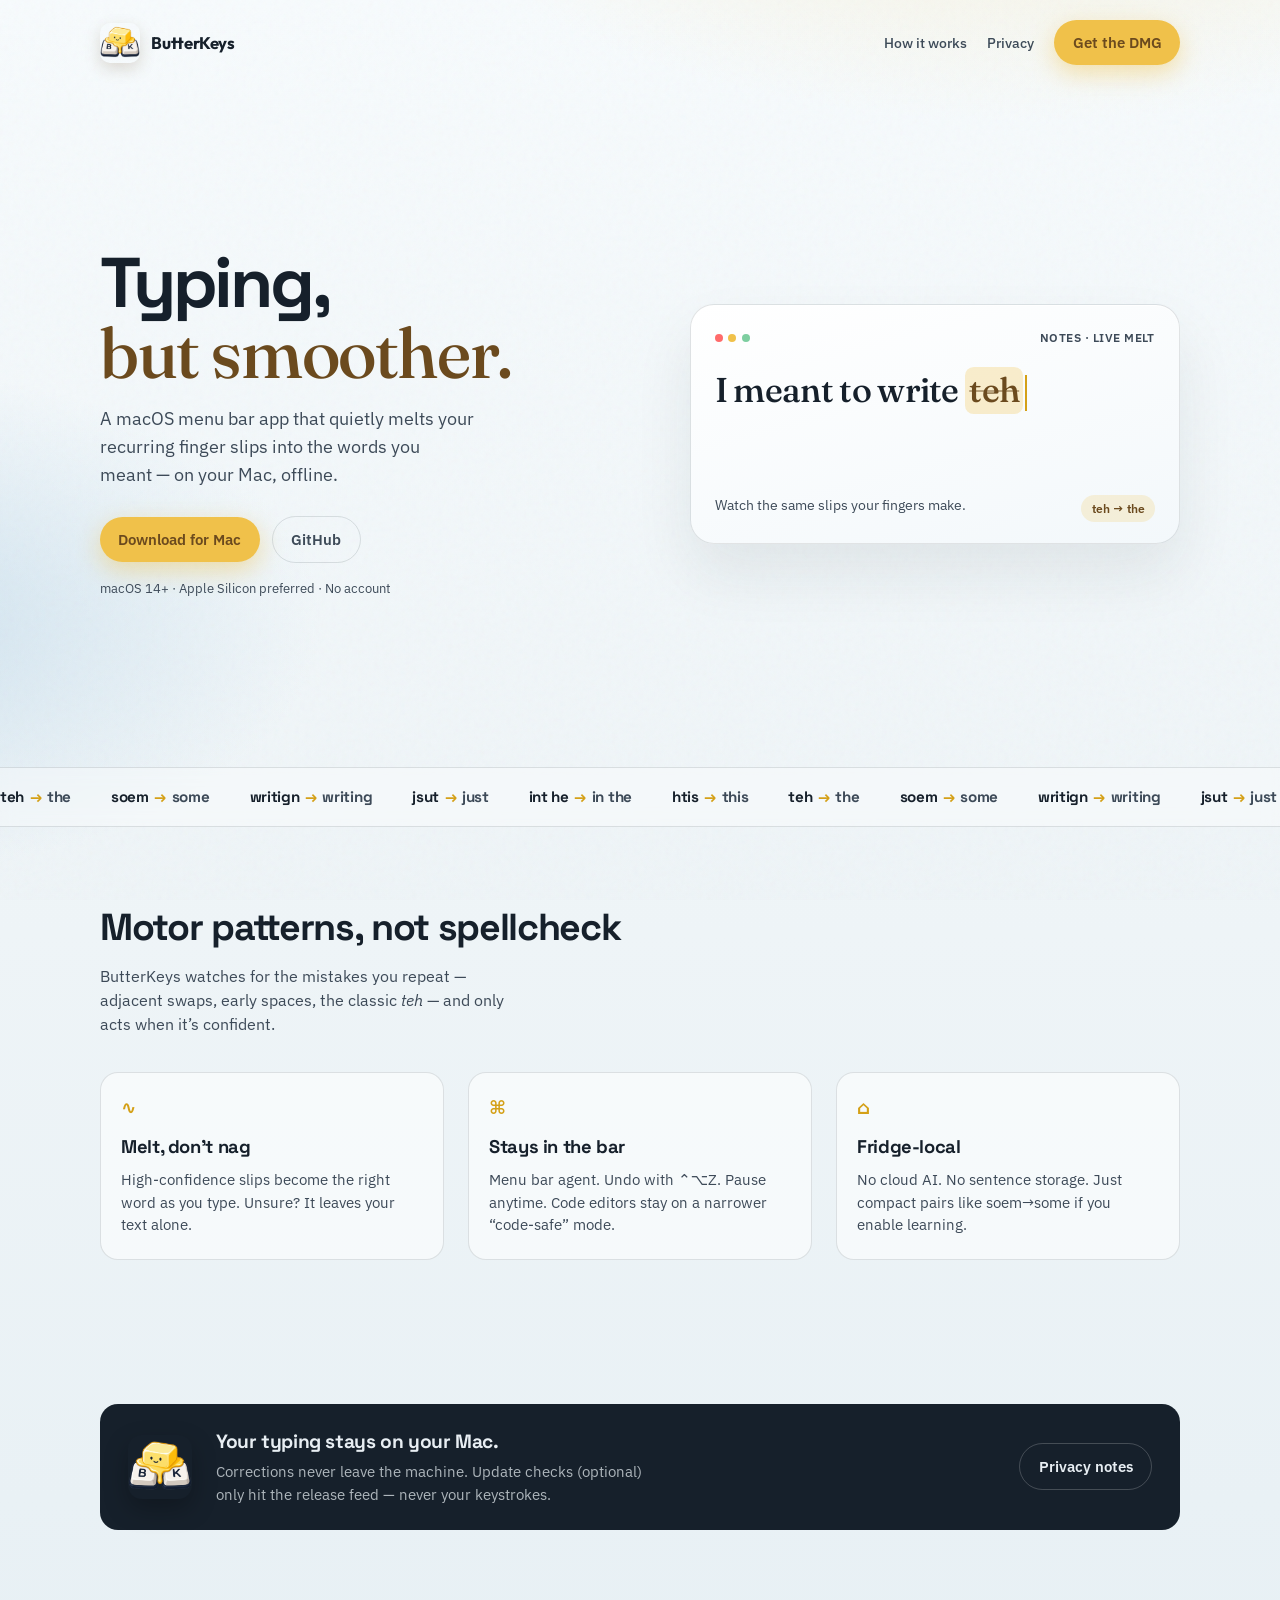
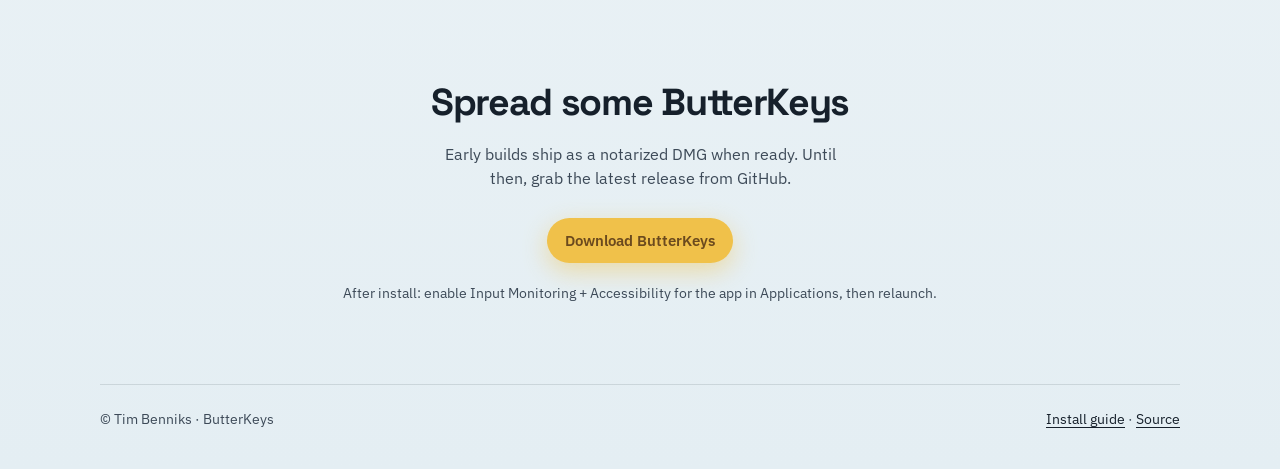
==== site/index.html @ ccfb5b00 "first commit" ====
<!DOCTYPE html>
<html lang="en">
<head>
  <meta charset="utf-8" />
  <meta name="viewport" content="width=device-width, initial-scale=1" />
  <title>ButterKeys — Typing, but smoother.</title>
  <meta name="description" content="ButterKeys quietly fixes the recurring little mistakes your fingers make. Local-first macOS menu bar app. No cloud. No accounts." />
  <link rel="icon" href="butterkeys.png" />
  <link rel="preconnect" href="https://fonts.googleapis.com" />
  <link rel="preconnect" href="https://fonts.gstatic.com" crossorigin />
  <link href="https://fonts.googleapis.com/css2?family=Fraunces:opsz,wght@9..144,500;9..144,700&family=Space+Grotesk:wght@500;600;700&family=Outfit:wght@500;600;700;800&family=IBM+Plex+Sans:wght@400;500;600&display=swap" rel="stylesheet" />
  <style>
    :root {
      --milk: #eef4f7;
      --frost: #f7fbfd;
      --ink: #16202b;
      --ink-soft: #3d4a58;
      --butter: #f0c14a;
      --butter-deep: #d4a017;
      --toast: #6b4a1e;
      --line: rgba(22, 32, 43, 0.12);
      --glow: rgba(240, 193, 74, 0.45);
      --radius: 18px;
      --font-display: "Space Grotesk", system-ui, sans-serif;
      --font-serif: "Fraunces", Georgia, serif;
      --font-ui: "Outfit", system-ui, sans-serif;
      --font-body: "IBM Plex Sans", system-ui, sans-serif;
    }

    * { box-sizing: border-box; margin: 0; padding: 0; }

    html { scroll-behavior: smooth; }

    body {
      font-family: var(--font-body);
      color: var(--ink);
      background:
        radial-gradient(1200px 600px at 80% -10%, rgba(240, 193, 74, 0.22), transparent 55%),
        radial-gradient(900px 500px at -10% 30%, rgba(180, 210, 230, 0.55), transparent 50%),
        linear-gradient(180deg, var(--frost) 0%, var(--milk) 45%, #e4eef3 100%);
      min-height: 100vh;
      line-height: 1.5;
      -webkit-font-smoothing: antialiased;
    }

    /* Soft fridge-shelf grain */
    body::before {
      content: "";
      position: fixed;
      inset: 0;
      pointer-events: none;
      opacity: 0.035;
      background-image: url("data:image/svg+xml,%3Csvg viewBox='0 0 200 200' xmlns='http://www.w3.org/2000/svg'%3E%3Cfilter id='n'%3E%3CfeTurbulence type='fractalNoise' baseFrequency='0.85' numOctaves='3' stitchTiles='stitch'/%3E%3C/filter%3E%3Crect width='100%25' height='100%25' filter='url(%23n)'/%3E%3C/svg%3E");
      z-index: 0;
    }

    a { color: inherit; }

    .wrap {
      position: relative;
      z-index: 1;
      width: min(1080px, calc(100% - 2.5rem));
      margin: 0 auto;
    }

    /* —— Header —— */
    header {
      display: flex;
      align-items: center;
      justify-content: space-between;
      padding: 1.25rem 0 0;
      gap: 1rem;
    }

    .mark {
      display: flex;
      align-items: center;
      gap: 0.7rem;
      text-decoration: none;
      font-family: var(--font-ui);
      font-weight: 700;
      font-size: 1.05rem;
      letter-spacing: -0.02em;
    }

    .mark img {
      width: 40px;
      height: 40px;
      border-radius: 10px;
      box-shadow: 0 6px 16px rgba(107, 74, 30, 0.18);
    }

    nav {
      display: flex;
      align-items: center;
      gap: 1.25rem;
      font-size: 0.9rem;
      font-weight: 500;
      color: var(--ink-soft);
    }

    nav a { text-decoration: none; }
    nav a:hover { color: var(--ink); }

    .btn {
      display: inline-flex;
      align-items: center;
      justify-content: center;
      gap: 0.45rem;
      padding: 0.7rem 1.15rem;
      border-radius: 999px;
      border: none;
      font: inherit;
      font-weight: 600;
      font-size: 0.95rem;
      cursor: pointer;
      text-decoration: none;
      transition: transform 0.15s ease, box-shadow 0.15s ease, background 0.15s ease;
    }

    .btn:focus-visible {
      outline: 2px solid var(--butter-deep);
      outline-offset: 3px;
    }

    .btn-butter {
      background: var(--butter);
      color: var(--toast);
      box-shadow: 0 8px 24px var(--glow);
    }

    .btn-butter:hover {
      transform: translateY(-1px);
      box-shadow: 0 12px 28px var(--glow);
      background: #f5cb5c;
    }

    .btn-ghost {
      background: transparent;
      color: var(--ink-soft);
      border: 1px solid var(--line);
    }

    .btn-ghost:hover {
      background: rgba(255, 255, 255, 0.55);
      color: var(--ink);
    }

    /* —— Hero —— */
    .hero {
      display: grid;
      grid-template-columns: 1.05fr 0.95fr;
      gap: 3rem;
      align-items: center;
      padding: 4.5rem 0 3.5rem;
      min-height: min(78vh, 720px);
    }

    .hero-copy h1 {
      font-family: var(--font-display);
      font-weight: 700;
      font-size: clamp(2.6rem, 6vw, 4.4rem);
      letter-spacing: -0.045em;
      line-height: 0.98;
      margin-bottom: 1rem;
      color: var(--ink);
    }

    .hero-copy h1 em {
      font-family: var(--font-serif);
      font-style: normal;
      font-weight: 500;
      color: var(--toast);
      letter-spacing: -0.02em;
    }

    .lede {
      font-size: 1.15rem;
      color: var(--ink-soft);
      max-width: 34ch;
      margin-bottom: 1.75rem;
    }

    .cta-row {
      display: flex;
      flex-wrap: wrap;
      gap: 0.75rem;
      align-items: center;
      margin-bottom: 1rem;
    }

    .fine {
      font-size: 0.82rem;
      color: var(--ink-soft);
    }

    /* —— Melt stage (signature) —— */
    .stage {
      position: relative;
      background: linear-gradient(165deg, #ffffff 0%, #f3f8fb 100%);
      border: 1px solid var(--line);
      border-radius: calc(var(--radius) + 6px);
      padding: 1.5rem 1.5rem 1.35rem;
      box-shadow:
        0 1px 0 rgba(255, 255, 255, 0.9) inset,
        0 30px 60px rgba(22, 32, 43, 0.08);
    }

    .stage-bar {
      display: flex;
      align-items: center;
      justify-content: space-between;
      margin-bottom: 1.25rem;
      font-size: 0.75rem;
      font-weight: 600;
      letter-spacing: 0.04em;
      text-transform: uppercase;
      color: var(--ink-soft);
    }

    .dots { display: flex; gap: 0.35rem; }
    .dots span {
      width: 8px; height: 8px; border-radius: 50%;
      background: #d5dee6;
    }
    .dots span:nth-child(1) { background: #ff6b6b; }
    .dots span:nth-child(2) { background: var(--butter); }
    .dots span:nth-child(3) { background: #7dcea0; }

    .type-line {
      font-family: var(--font-serif);
      font-size: clamp(1.6rem, 3.2vw, 2.15rem);
      font-weight: 500;
      letter-spacing: -0.02em;
      line-height: 1.35;
      min-height: 3.2em;
      color: var(--ink);
    }

    .slip {
      display: inline-block;
      position: relative;
      padding: 0 0.12em;
      border-radius: 0.25em;
    }

    .slip.is-wrong {
      color: var(--toast);
      background: rgba(240, 193, 74, 0.28);
      text-decoration: line-through;
      text-decoration-thickness: 2px;
      text-decoration-color: rgba(107, 74, 30, 0.45);
    }

    .slip.is-melting {
      animation: melt 0.55s ease forwards;
    }

    .slip.is-smooth {
      color: var(--ink);
      background: transparent;
      animation: settle 0.4s ease;
    }

    @keyframes melt {
      0% { transform: translateY(0) scale(1); opacity: 1; filter: blur(0); }
      55% { transform: translateY(6px) scale(1.04, 0.92); opacity: 0.35; filter: blur(1px); }
      100% { transform: translateY(10px) scale(1.06, 0.7); opacity: 0; filter: blur(2px); }
    }

    @keyframes settle {
      from { transform: translateY(-4px); opacity: 0.4; }
      to { transform: none; opacity: 1; }
    }

    .cursor {
      display: inline-block;
      width: 2px;
      height: 1.05em;
      margin-left: 2px;
      background: var(--butter-deep);
      vertical-align: text-bottom;
      animation: blink 1s steps(1) infinite;
    }

    @keyframes blink {
      50% { opacity: 0; }
    }

    .stage-caption {
      margin-top: 1.1rem;
      font-size: 0.85rem;
      color: var(--ink-soft);
      display: flex;
      justify-content: space-between;
      gap: 1rem;
      flex-wrap: wrap;
    }

    .pill {
      display: inline-flex;
      align-items: center;
      gap: 0.35rem;
      padding: 0.25rem 0.65rem;
      border-radius: 999px;
      background: rgba(240, 193, 74, 0.2);
      color: var(--toast);
      font-weight: 600;
      font-size: 0.78rem;
    }

    /* —— Band —— */
    .band {
      border-top: 1px solid var(--line);
      border-bottom: 1px solid var(--line);
      padding: 1.1rem 0;
      overflow: hidden;
      background: rgba(255, 255, 255, 0.35);
      backdrop-filter: blur(8px);
    }

    .marquee {
      display: flex;
      gap: 2.5rem;
      white-space: nowrap;
      font-family: var(--font-display);
      font-weight: 700;
      font-size: 0.95rem;
      letter-spacing: -0.02em;
      color: var(--ink-soft);
      animation: scroll 28s linear infinite;
      width: max-content;
    }

    .marquee span b { color: var(--ink); font-weight: 800; }
    .marquee .arrow { color: var(--butter-deep); padding: 0 0.35rem; }

    @keyframes scroll {
      from { transform: translateX(0); }
      to { transform: translateX(-50%); }
    }

    /* —— Sections —— */
    section {
      padding: 4.5rem 0;
    }

    .section-title {
      font-family: var(--font-display);
      font-weight: 800;
      font-size: clamp(1.75rem, 3vw, 2.35rem);
      letter-spacing: -0.035em;
      margin-bottom: 0.5rem;
    }

    .section-lede {
      color: var(--ink-soft);
      max-width: 42ch;
      margin-bottom: 2.25rem;
    }

    .beats {
      display: grid;
      grid-template-columns: repeat(3, 1fr);
      gap: 1.5rem;
    }

    .beat {
      padding: 1.35rem 1.25rem 1.4rem;
      border-radius: var(--radius);
      background: rgba(255, 255, 255, 0.55);
      border: 1px solid var(--line);
    }

    .beat h3 {
      font-family: var(--font-display);
      font-size: 1.15rem;
      font-weight: 700;
      letter-spacing: -0.02em;
      margin-bottom: 0.45rem;
    }

    .beat p {
      color: var(--ink-soft);
      font-size: 0.95rem;
    }

    .beat .ico {
      font-family: var(--font-display);
      font-size: 1.15rem;
      font-weight: 800;
      color: var(--butter-deep);
      margin-bottom: 0.7rem;
      display: block;
    }

    /* Privacy strip */
    .privacy {
      display: grid;
      grid-template-columns: auto 1fr auto;
      gap: 1.5rem;
      align-items: center;
      padding: 1.5rem 1.75rem;
      border-radius: var(--radius);
      background: var(--ink);
      color: #e8eef3;
    }

    .privacy strong {
      font-family: var(--font-display);
      font-size: 1.2rem;
      letter-spacing: -0.02em;
      display: block;
      margin-bottom: 0.25rem;
    }

    .privacy p {
      color: rgba(232, 238, 243, 0.72);
      font-size: 0.95rem;
      max-width: 48ch;
    }

    .butter-stack {
      width: 64px;
      height: 64px;
      border-radius: 14px;
      object-fit: cover;
      box-shadow: 0 10px 24px rgba(0, 0, 0, 0.25);
    }

    /* Download */
    .download {
      text-align: center;
      padding-bottom: 5rem;
    }

    .download .section-title { margin-bottom: 0.75rem; }
    .download .section-lede {
      margin-left: auto;
      margin-right: auto;
      margin-bottom: 1.75rem;
    }

    .reqs {
      margin-top: 1.25rem;
      font-size: 0.85rem;
      color: var(--ink-soft);
    }

    footer {
      border-top: 1px solid var(--line);
      padding: 1.5rem 0 2.5rem;
      display: flex;
      flex-wrap: wrap;
      justify-content: space-between;
      gap: 0.75rem;
      font-size: 0.85rem;
      color: var(--ink-soft);
    }

    footer a { color: var(--ink); text-decoration: underline; text-underline-offset: 3px; }

    @media (max-width: 860px) {
      .hero {
        grid-template-columns: 1fr;
        gap: 2rem;
        padding-top: 2.5rem;
        min-height: 0;
      }
      .beats { grid-template-columns: 1fr; }
      .privacy {
        grid-template-columns: 1fr;
        text-align: left;
      }
      nav .hide-sm { display: none; }
    }

    @media (prefers-reduced-motion: reduce) {
      .marquee, .cursor, .slip.is-melting, .slip.is-smooth { animation: none !important; }
      html { scroll-behavior: auto; }
    }
  </style>
</head>
<body>
  <div class="wrap">
    <header>
      <a class="mark" href="#">
        <img src="butterkeys.png" alt="" width="40" height="40" />
        ButterKeys
      </a>
      <nav>
        <a class="hide-sm" href="#how">How it works</a>
        <a class="hide-sm" href="#privacy">Privacy</a>
        <a class="btn btn-butter" href="#download">Get the DMG</a>
      </nav>
    </header>

    <main>
      <section class="hero" aria-label="Introduction">
        <div class="hero-copy">
          <h1>Typing,<br /><em>but smoother.</em></h1>
          <p class="lede">
            A macOS menu bar app that quietly melts your recurring finger slips
            into the words you meant — on your Mac, offline.
          </p>
          <div class="cta-row">
            <a class="btn btn-butter" href="#download">Download for Mac</a>
            <a class="btn btn-ghost" href="https://github.com/timbenniks/butterkeys" rel="noopener">GitHub</a>
          </div>
          <p class="fine">macOS 14+ · Apple Silicon preferred · No account</p>
        </div>

        <aside class="stage" aria-label="Live correction demo">
          <div class="stage-bar">
            <div class="dots" aria-hidden="true"><span></span><span></span><span></span></div>
            <span>Notes · live melt</span>
          </div>
          <p class="type-line" id="demo" aria-live="polite">
            <span id="demo-text"></span><span class="cursor" aria-hidden="true"></span>
          </p>
          <div class="stage-caption">
            <span>Watch the same slips your fingers make.</span>
            <span class="pill" id="demo-pill">teh → the</span>
          </div>
        </aside>
      </section>
    </main>
  </div>

  <div class="band" aria-hidden="true">
    <div class="marquee">
      <span><b>teh</b><span class="arrow">→</span>the</span>
      <span><b>soem</b><span class="arrow">→</span>some</span>
      <span><b>writign</b><span class="arrow">→</span>writing</span>
      <span><b>jsut</b><span class="arrow">→</span>just</span>
      <span><b>int he</b><span class="arrow">→</span>in the</span>
      <span><b>htis</b><span class="arrow">→</span>this</span>
      <span><b>teh</b><span class="arrow">→</span>the</span>
      <span><b>soem</b><span class="arrow">→</span>some</span>
      <span><b>writign</b><span class="arrow">→</span>writing</span>
      <span><b>jsut</b><span class="arrow">→</span>just</span>
      <span><b>int he</b><span class="arrow">→</span>in the</span>
      <span><b>htis</b><span class="arrow">→</span>this</span>
    </div>
  </div>

  <div class="wrap">
    <section id="how">
      <h2 class="section-title">Motor patterns, not spellcheck</h2>
      <p class="section-lede">
        ButterKeys watches for the mistakes you repeat — adjacent swaps, early spaces, the classic
        <i>teh</i> — and only acts when it’s confident.
      </p>
      <div class="beats">
        <article class="beat">
          <span class="ico" aria-hidden="true">∿</span>
          <h3>Melt, don’t nag</h3>
          <p>High-confidence slips become the right word as you type. Unsure? It leaves your text alone.</p>
        </article>
        <article class="beat">
          <span class="ico" aria-hidden="true">⌘</span>
          <h3>Stays in the bar</h3>
          <p>Menu bar agent. Undo with ⌃⌥Z. Pause anytime. Code editors stay on a narrower “code-safe” mode.</p>
        </article>
        <article class="beat">
          <span class="ico" aria-hidden="true">⌂</span>
          <h3>Fridge-local</h3>
          <p>No cloud AI. No sentence storage. Just compact pairs like soem→some if you enable learning.</p>
        </article>
      </div>
    </section>

    <section id="privacy">
      <div class="privacy">
        <img class="butter-stack" src="butterkeys.png" alt="" width="64" height="64" />
        <div>
          <strong>Your typing stays on your Mac.</strong>
          <p>
            Corrections never leave the machine. Update checks (optional) only hit the release feed —
            never your keystrokes.
          </p>
        </div>
        <a class="btn btn-ghost" style="color:#e8eef3;border-color:rgba(255,255,255,0.2)" href="https://github.com/timbenniks/butterkeys/blob/main/docs/privacy/PRIVACY.md" rel="noopener">Privacy notes</a>
      </div>
    </section>

    <section class="download" id="download">
      <h2 class="section-title">Spread some ButterKeys</h2>
      <p class="section-lede">
        Early builds ship as a notarized DMG when ready. Until then, grab the latest release from GitHub.
      </p>
      <a class="btn btn-butter" href="https://github.com/timbenniks/butterkeys/releases/latest" rel="noopener">
        Download ButterKeys
      </a>
      <p class="reqs">
        After install: enable Input Monitoring + Accessibility for the app in Applications, then relaunch.
      </p>
    </section>

    <footer>
      <span>© Tim Benniks · ButterKeys</span>
      <span>
        <a href="https://github.com/timbenniks/butterkeys/blob/main/docs/download.md">Install guide</a>
        ·
        <a href="https://github.com/timbenniks/butterkeys">Source</a>
      </span>
    </footer>
  </div>

  <script>
    (function () {
      const pairs = [
        { wrong: "teh", right: "the", sentence: ["I", "meant", "to", "write", null, "word."] },
        { wrong: "soem", right: "some", sentence: ["Just", null, "butter", "on", "top."] },
        { wrong: "writign", right: "writing", sentence: ["Quiet", null, "fixes."] },
        { wrong: "jsut", right: "just", sentence: ["It", "was", null, "a", "slip."] },
        { wrong: "htis", right: "this", sentence: ["Watch", null, "melt."] }
      ];

      const textEl = document.getElementById("demo-text");
      const pill = document.getElementById("demo-pill");
      const reduced = window.matchMedia("(prefers-reduced-motion: reduce)").matches;
      let i = 0;

      function sleep(ms) {
        return new Promise((r) => setTimeout(r, ms));
      }

      async function typeWord(word, className) {
        const span = document.createElement("span");
        if (className) span.className = className;
        textEl.appendChild(span);
        for (const ch of word) {
          span.textContent += ch;
          if (!reduced) await sleep(48 + Math.random() * 40);
        }
        return span;
      }

      async function runCycle() {
        const pair = pairs[i % pairs.length];
        i += 1;
        pill.textContent = pair.wrong + " → " + pair.right;
        textEl.innerHTML = "";

        for (const part of pair.sentence) {
          if (part === null) {
            const slip = await typeWord(pair.wrong, "slip is-wrong");
            if (!reduced) await sleep(650);
            if (reduced) {
              slip.textContent = pair.right;
              slip.className = "slip is-smooth";
            } else {
              slip.classList.add("is-melting");
              await sleep(520);
              slip.textContent = pair.right;
              slip.className = "slip is-smooth";
            }
            textEl.appendChild(document.createTextNode(" "));
          } else {
            await typeWord(part + " ");
          }
        }

        await sleep(reduced ? 1800 : 2400);
        runCycle();
      }

      runCycle();
    })();
  </script>
</body>
</html>
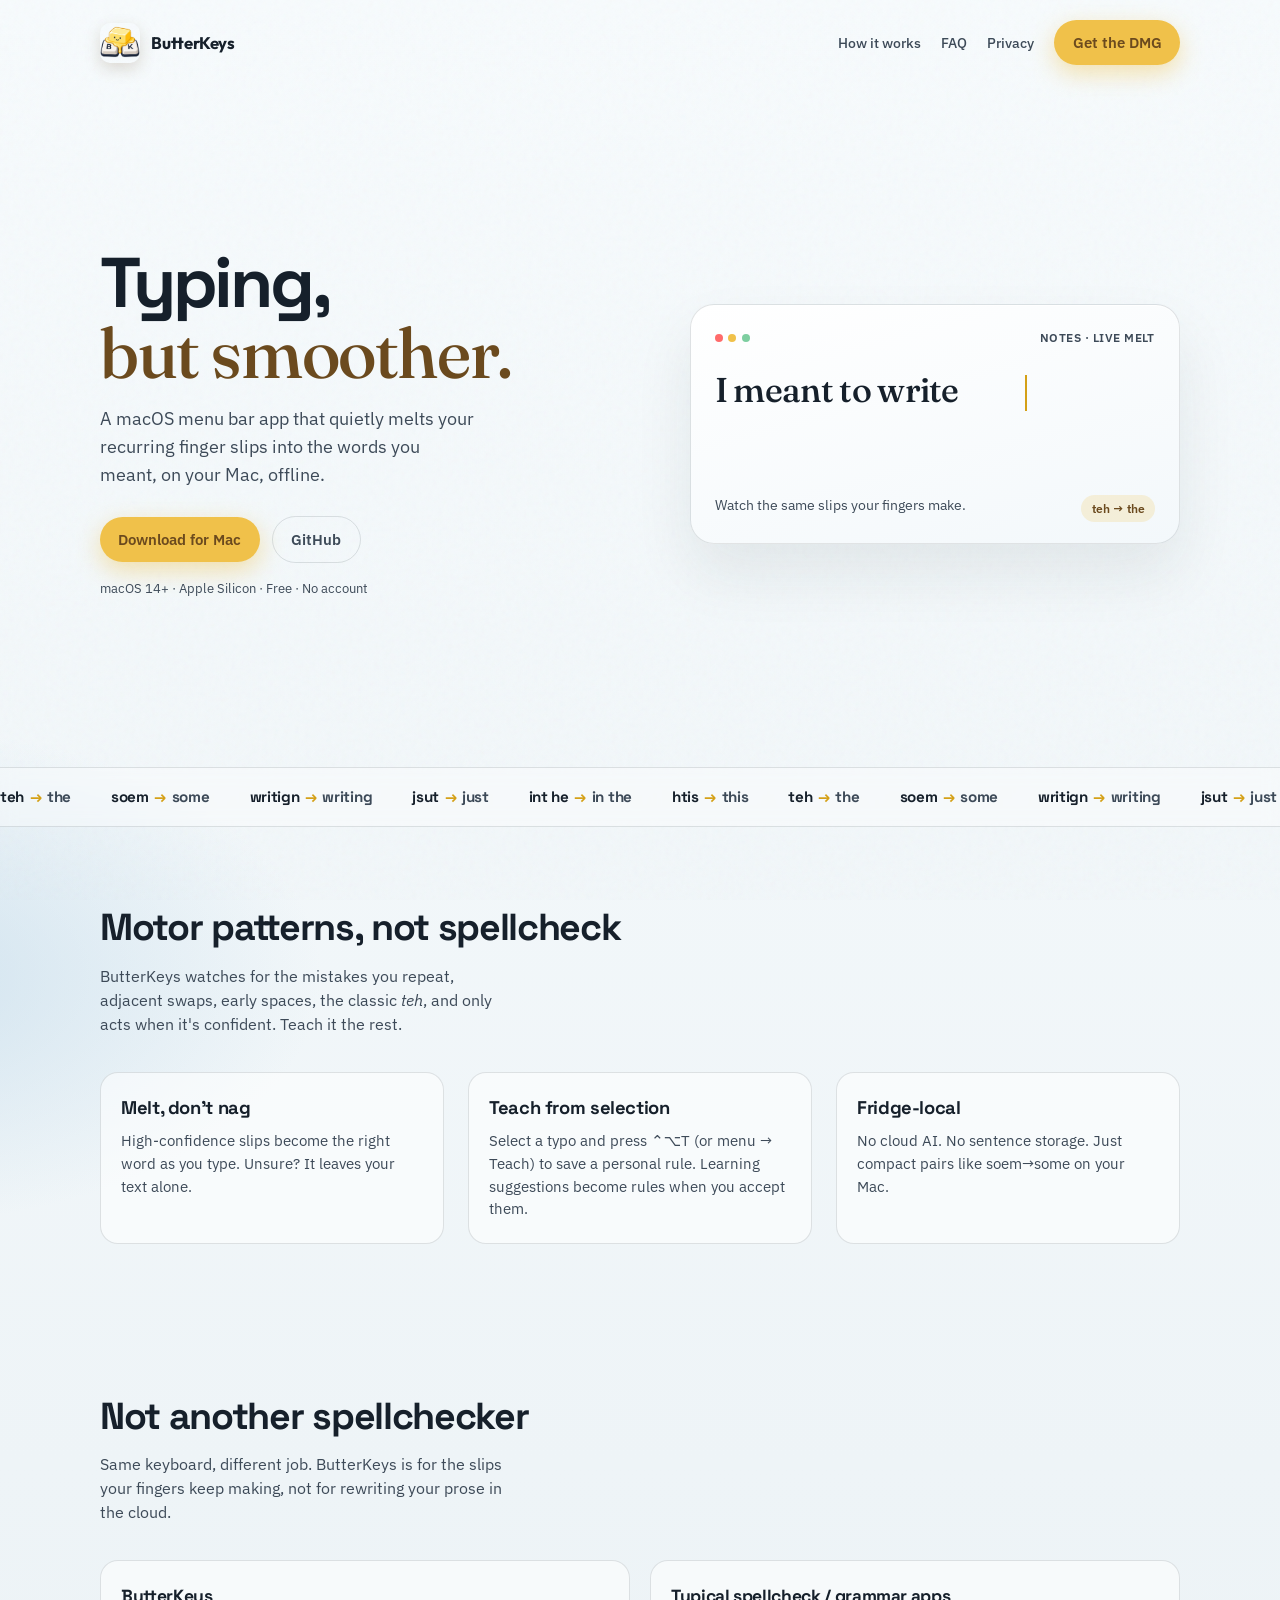
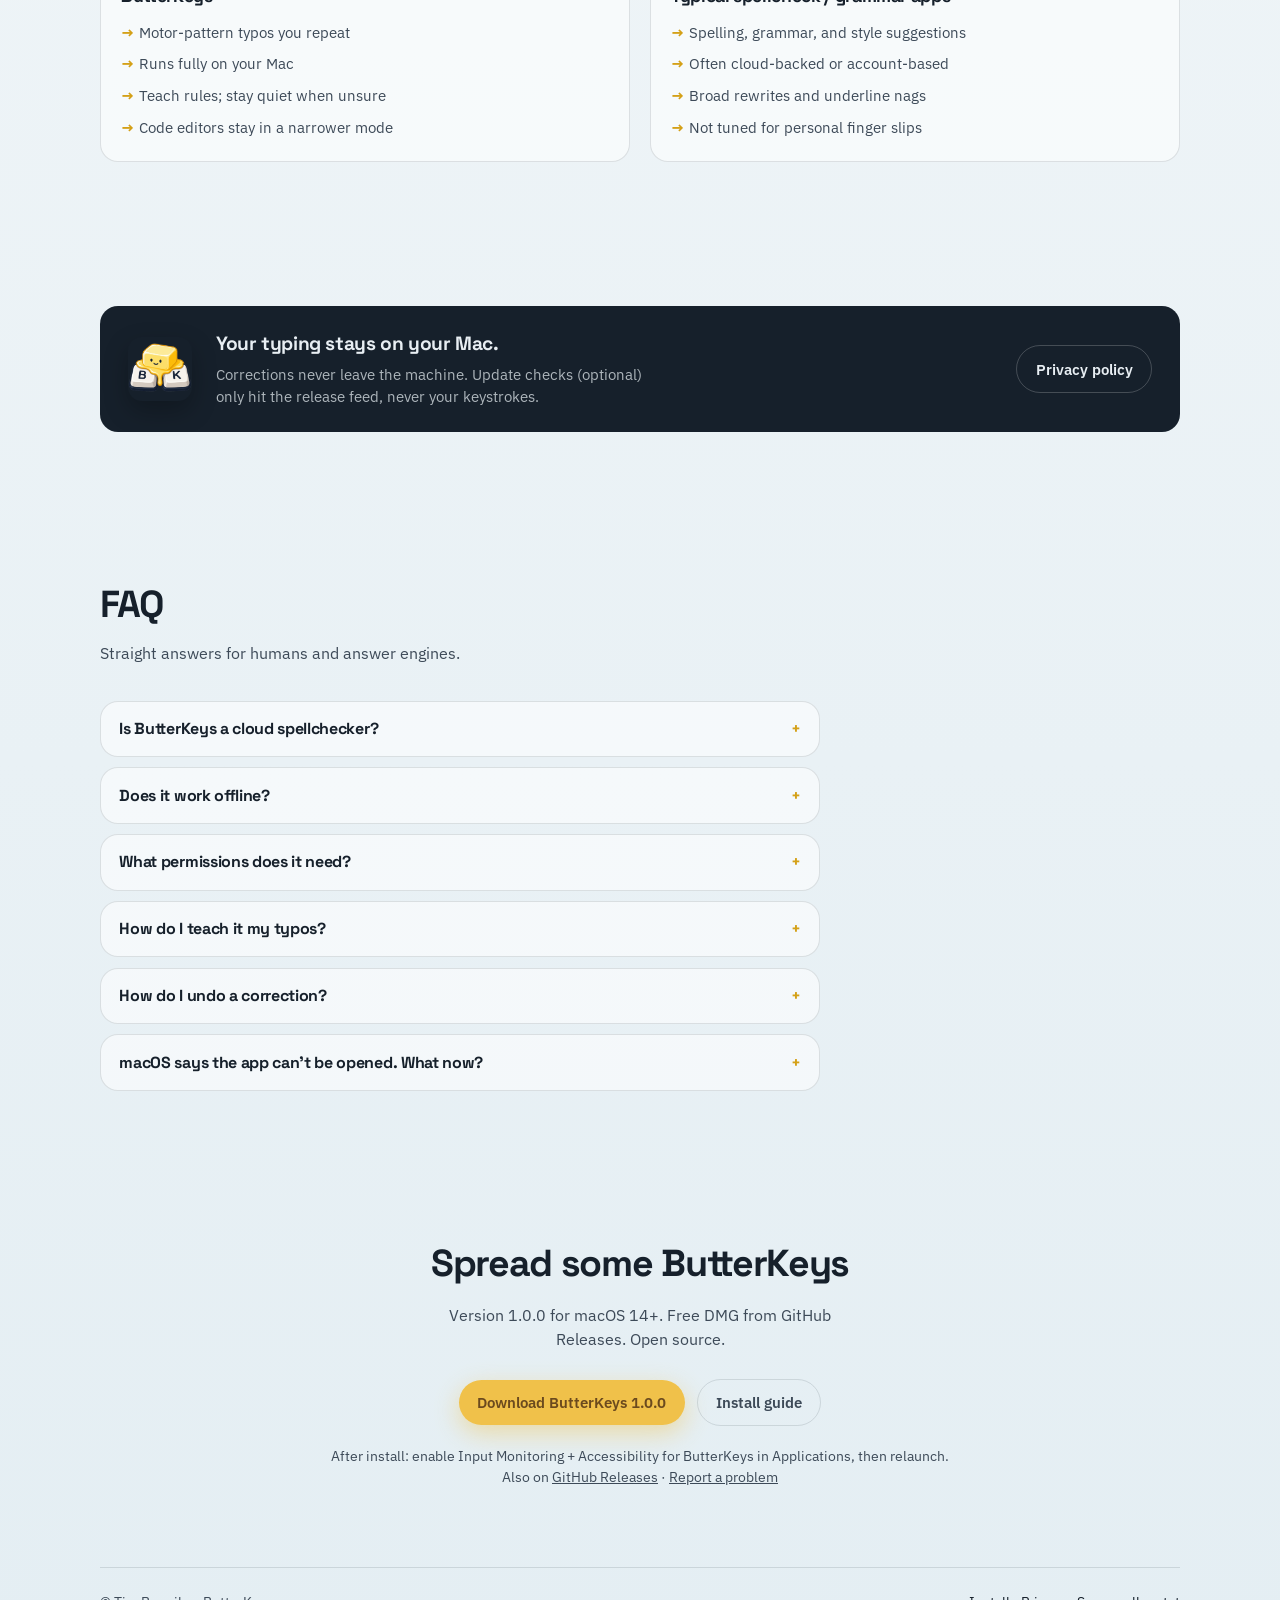
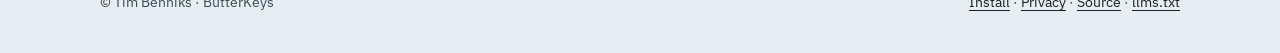
==== commit 7568a748: "better website" ====
--- a/site/index.html
+++ b/site/index.html
@@ -3,511 +3,163 @@
 <head>
   <meta charset="utf-8" />
   <meta name="viewport" content="width=device-width, initial-scale=1" />
-  <title>ButterKeys — Typing, but smoother.</title>
-  <meta name="description" content="ButterKeys quietly fixes the recurring little mistakes your fingers make. Local-first macOS menu bar app. No cloud. No accounts." />
-  <link rel="icon" href="butterkeys.png" />
+  <title>ButterKeys,  Local-first typing correction for macOS</title>
+  <meta name="description" content="ButterKeys is a local-first macOS menu bar app that fixes your recurring finger slips (teh→the) on your Mac. Offline. No cloud. No accounts." />
+  <meta name="author" content="Tim Benniks" />
+  <meta name="theme-color" content="#f0c14a" />
+  <meta name="robots" content="index,follow,max-image-preview:large" />
+  <link rel="canonical" href="https://timbenniks.github.io/butterkeys/" />
+
+  <meta property="og:type" content="website" />
+  <meta property="og:site_name" content="ButterKeys" />
+  <meta property="og:locale" content="en_US" />
+  <meta property="og:url" content="https://timbenniks.github.io/butterkeys/" />
+  <meta property="og:title" content="ButterKeys,  Local-first typing correction for macOS" />
+  <meta property="og:description" content="Quietly fixes recurring motor-pattern typos on your Mac. Offline. No cloud AI. No accounts." />
+  <meta property="og:image" content="https://timbenniks.github.io/butterkeys/og.png" />
+  <meta property="og:image:alt" content="ButterKeys,  Typing, but smoother." />
+
+  <meta name="twitter:card" content="summary_large_image" />
+  <meta name="twitter:title" content="ButterKeys,  Local-first typing correction for macOS" />
+  <meta name="twitter:description" content="Quietly fixes recurring motor-pattern typos on your Mac. Offline. No cloud AI. No accounts." />
+  <meta name="twitter:image" content="https://timbenniks.github.io/butterkeys/og.png" />
+
+  <link rel="icon" href="butterkeys.png" type="image/png" />
+  <link rel="apple-touch-icon" href="butterkeys.png" />
+  <link rel="stylesheet" href="styles.css" />
   <link rel="preconnect" href="https://fonts.googleapis.com" />
   <link rel="preconnect" href="https://fonts.gstatic.com" crossorigin />
   <link href="https://fonts.googleapis.com/css2?family=Fraunces:opsz,wght@9..144,500;9..144,700&family=Space+Grotesk:wght@500;600;700&family=Outfit:wght@500;600;700;800&family=IBM+Plex+Sans:wght@400;500;600&display=swap" rel="stylesheet" />
-  <style>
-    :root {
-      --milk: #eef4f7;
-      --frost: #f7fbfd;
-      --ink: #16202b;
-      --ink-soft: #3d4a58;
-      --butter: #f0c14a;
-      --butter-deep: #d4a017;
-      --toast: #6b4a1e;
-      --line: rgba(22, 32, 43, 0.12);
-      --glow: rgba(240, 193, 74, 0.45);
-      --radius: 18px;
-      --font-display: "Space Grotesk", system-ui, sans-serif;
-      --font-serif: "Fraunces", Georgia, serif;
-      --font-ui: "Outfit", system-ui, sans-serif;
-      --font-body: "IBM Plex Sans", system-ui, sans-serif;
-    }
-
-    * { box-sizing: border-box; margin: 0; padding: 0; }
-
-    html { scroll-behavior: smooth; }
-
-    body {
-      font-family: var(--font-body);
-      color: var(--ink);
-      background:
-        radial-gradient(1200px 600px at 80% -10%, rgba(240, 193, 74, 0.22), transparent 55%),
-        radial-gradient(900px 500px at -10% 30%, rgba(180, 210, 230, 0.55), transparent 50%),
-        linear-gradient(180deg, var(--frost) 0%, var(--milk) 45%, #e4eef3 100%);
-      min-height: 100vh;
-      line-height: 1.5;
-      -webkit-font-smoothing: antialiased;
-    }
-
-    /* Soft fridge-shelf grain */
-    body::before {
-      content: "";
-      position: fixed;
-      inset: 0;
-      pointer-events: none;
-      opacity: 0.035;
-      background-image: url("data:image/svg+xml,%3Csvg viewBox='0 0 200 200' xmlns='http://www.w3.org/2000/svg'%3E%3Cfilter id='n'%3E%3CfeTurbulence type='fractalNoise' baseFrequency='0.85' numOctaves='3' stitchTiles='stitch'/%3E%3C/filter%3E%3Crect width='100%25' height='100%25' filter='url(%23n)'/%3E%3C/svg%3E");
-      z-index: 0;
-    }
-
-    a { color: inherit; }
-
-    .wrap {
-      position: relative;
-      z-index: 1;
-      width: min(1080px, calc(100% - 2.5rem));
-      margin: 0 auto;
-    }
-
-    /* —— Header —— */
-    header {
-      display: flex;
-      align-items: center;
-      justify-content: space-between;
-      padding: 1.25rem 0 0;
-      gap: 1rem;
-    }
-
-    .mark {
-      display: flex;
-      align-items: center;
-      gap: 0.7rem;
-      text-decoration: none;
-      font-family: var(--font-ui);
-      font-weight: 700;
-      font-size: 1.05rem;
-      letter-spacing: -0.02em;
-    }
-
-    .mark img {
-      width: 40px;
-      height: 40px;
-      border-radius: 10px;
-      box-shadow: 0 6px 16px rgba(107, 74, 30, 0.18);
-    }
-
-    nav {
-      display: flex;
-      align-items: center;
-      gap: 1.25rem;
-      font-size: 0.9rem;
-      font-weight: 500;
-      color: var(--ink-soft);
-    }
-
-    nav a { text-decoration: none; }
-    nav a:hover { color: var(--ink); }
-
-    .btn {
-      display: inline-flex;
-      align-items: center;
-      justify-content: center;
-      gap: 0.45rem;
-      padding: 0.7rem 1.15rem;
-      border-radius: 999px;
-      border: none;
-      font: inherit;
-      font-weight: 600;
-      font-size: 0.95rem;
-      cursor: pointer;
-      text-decoration: none;
-      transition: transform 0.15s ease, box-shadow 0.15s ease, background 0.15s ease;
-    }
-
-    .btn:focus-visible {
-      outline: 2px solid var(--butter-deep);
-      outline-offset: 3px;
-    }
-
-    .btn-butter {
-      background: var(--butter);
-      color: var(--toast);
-      box-shadow: 0 8px 24px var(--glow);
-    }
-
-    .btn-butter:hover {
-      transform: translateY(-1px);
-      box-shadow: 0 12px 28px var(--glow);
-      background: #f5cb5c;
-    }
-
-    .btn-ghost {
-      background: transparent;
-      color: var(--ink-soft);
-      border: 1px solid var(--line);
-    }
-
-    .btn-ghost:hover {
-      background: rgba(255, 255, 255, 0.55);
-      color: var(--ink);
-    }
-
-    /* —— Hero —— */
-    .hero {
-      display: grid;
-      grid-template-columns: 1.05fr 0.95fr;
-      gap: 3rem;
-      align-items: center;
-      padding: 4.5rem 0 3.5rem;
-      min-height: min(78vh, 720px);
-    }
-
-    .hero-copy h1 {
-      font-family: var(--font-display);
-      font-weight: 700;
-      font-size: clamp(2.6rem, 6vw, 4.4rem);
-      letter-spacing: -0.045em;
-      line-height: 0.98;
-      margin-bottom: 1rem;
-      color: var(--ink);
-    }
-
-    .hero-copy h1 em {
-      font-family: var(--font-serif);
-      font-style: normal;
-      font-weight: 500;
-      color: var(--toast);
-      letter-spacing: -0.02em;
-    }
-
-    .lede {
-      font-size: 1.15rem;
-      color: var(--ink-soft);
-      max-width: 34ch;
-      margin-bottom: 1.75rem;
-    }
-
-    .cta-row {
-      display: flex;
-      flex-wrap: wrap;
-      gap: 0.75rem;
-      align-items: center;
-      margin-bottom: 1rem;
-    }
-
-    .fine {
-      font-size: 0.82rem;
-      color: var(--ink-soft);
-    }
-
-    /* —— Melt stage (signature) —— */
-    .stage {
-      position: relative;
-      background: linear-gradient(165deg, #ffffff 0%, #f3f8fb 100%);
-      border: 1px solid var(--line);
-      border-radius: calc(var(--radius) + 6px);
-      padding: 1.5rem 1.5rem 1.35rem;
-      box-shadow:
-        0 1px 0 rgba(255, 255, 255, 0.9) inset,
-        0 30px 60px rgba(22, 32, 43, 0.08);
-    }
-
-    .stage-bar {
-      display: flex;
-      align-items: center;
-      justify-content: space-between;
-      margin-bottom: 1.25rem;
-      font-size: 0.75rem;
-      font-weight: 600;
-      letter-spacing: 0.04em;
-      text-transform: uppercase;
-      color: var(--ink-soft);
-    }
-
-    .dots { display: flex; gap: 0.35rem; }
-    .dots span {
-      width: 8px; height: 8px; border-radius: 50%;
-      background: #d5dee6;
-    }
-    .dots span:nth-child(1) { background: #ff6b6b; }
-    .dots span:nth-child(2) { background: var(--butter); }
-    .dots span:nth-child(3) { background: #7dcea0; }
-
-    .type-line {
-      font-family: var(--font-serif);
-      font-size: clamp(1.6rem, 3.2vw, 2.15rem);
-      font-weight: 500;
-      letter-spacing: -0.02em;
-      line-height: 1.35;
-      min-height: 3.2em;
-      color: var(--ink);
-    }
-
-    .slip {
-      display: inline-block;
-      position: relative;
-      padding: 0 0.12em;
-      border-radius: 0.25em;
-    }
-
-    .slip.is-wrong {
-      color: var(--toast);
-      background: rgba(240, 193, 74, 0.28);
-      text-decoration: line-through;
-      text-decoration-thickness: 2px;
-      text-decoration-color: rgba(107, 74, 30, 0.45);
-    }
-
-    .slip.is-melting {
-      animation: melt 0.55s ease forwards;
-    }
-
-    .slip.is-smooth {
-      color: var(--ink);
-      background: transparent;
-      animation: settle 0.4s ease;
-    }
-
-    @keyframes melt {
-      0% { transform: translateY(0) scale(1); opacity: 1; filter: blur(0); }
-      55% { transform: translateY(6px) scale(1.04, 0.92); opacity: 0.35; filter: blur(1px); }
-      100% { transform: translateY(10px) scale(1.06, 0.7); opacity: 0; filter: blur(2px); }
-    }
-
-    @keyframes settle {
-      from { transform: translateY(-4px); opacity: 0.4; }
-      to { transform: none; opacity: 1; }
-    }
-
-    .cursor {
-      display: inline-block;
-      width: 2px;
-      height: 1.05em;
-      margin-left: 2px;
-      background: var(--butter-deep);
-      vertical-align: text-bottom;
-      animation: blink 1s steps(1) infinite;
-    }
-
-    @keyframes blink {
-      50% { opacity: 0; }
-    }
-
-    .stage-caption {
-      margin-top: 1.1rem;
-      font-size: 0.85rem;
-      color: var(--ink-soft);
-      display: flex;
-      justify-content: space-between;
-      gap: 1rem;
-      flex-wrap: wrap;
-    }
-
-    .pill {
-      display: inline-flex;
-      align-items: center;
-      gap: 0.35rem;
-      padding: 0.25rem 0.65rem;
-      border-radius: 999px;
-      background: rgba(240, 193, 74, 0.2);
-      color: var(--toast);
-      font-weight: 600;
-      font-size: 0.78rem;
-    }
-
-    /* —— Band —— */
-    .band {
-      border-top: 1px solid var(--line);
-      border-bottom: 1px solid var(--line);
-      padding: 1.1rem 0;
-      overflow: hidden;
-      background: rgba(255, 255, 255, 0.35);
-      backdrop-filter: blur(8px);
-    }
-
-    .marquee {
-      display: flex;
-      gap: 2.5rem;
-      white-space: nowrap;
-      font-family: var(--font-display);
-      font-weight: 700;
-      font-size: 0.95rem;
-      letter-spacing: -0.02em;
-      color: var(--ink-soft);
-      animation: scroll 28s linear infinite;
-      width: max-content;
-    }
-
-    .marquee span b { color: var(--ink); font-weight: 800; }
-    .marquee .arrow { color: var(--butter-deep); padding: 0 0.35rem; }
-
-    @keyframes scroll {
-      from { transform: translateX(0); }
-      to { transform: translateX(-50%); }
-    }
-
-    /* —— Sections —— */
-    section {
-      padding: 4.5rem 0;
-    }
-
-    .section-title {
-      font-family: var(--font-display);
-      font-weight: 800;
-      font-size: clamp(1.75rem, 3vw, 2.35rem);
-      letter-spacing: -0.035em;
-      margin-bottom: 0.5rem;
-    }
-
-    .section-lede {
-      color: var(--ink-soft);
-      max-width: 42ch;
-      margin-bottom: 2.25rem;
-    }
-
-    .beats {
-      display: grid;
-      grid-template-columns: repeat(3, 1fr);
-      gap: 1.5rem;
-    }
-
-    .beat {
-      padding: 1.35rem 1.25rem 1.4rem;
-      border-radius: var(--radius);
-      background: rgba(255, 255, 255, 0.55);
-      border: 1px solid var(--line);
-    }
-
-    .beat h3 {
-      font-family: var(--font-display);
-      font-size: 1.15rem;
-      font-weight: 700;
-      letter-spacing: -0.02em;
-      margin-bottom: 0.45rem;
-    }
-
-    .beat p {
-      color: var(--ink-soft);
-      font-size: 0.95rem;
-    }
-
-    .beat .ico {
-      font-family: var(--font-display);
-      font-size: 1.15rem;
-      font-weight: 800;
-      color: var(--butter-deep);
-      margin-bottom: 0.7rem;
-      display: block;
-    }
-
-    /* Privacy strip */
-    .privacy {
-      display: grid;
-      grid-template-columns: auto 1fr auto;
-      gap: 1.5rem;
-      align-items: center;
-      padding: 1.5rem 1.75rem;
-      border-radius: var(--radius);
-      background: var(--ink);
-      color: #e8eef3;
-    }
-
-    .privacy strong {
-      font-family: var(--font-display);
-      font-size: 1.2rem;
-      letter-spacing: -0.02em;
-      display: block;
-      margin-bottom: 0.25rem;
-    }
-
-    .privacy p {
-      color: rgba(232, 238, 243, 0.72);
-      font-size: 0.95rem;
-      max-width: 48ch;
-    }
-
-    .butter-stack {
-      width: 64px;
-      height: 64px;
-      border-radius: 14px;
-      object-fit: cover;
-      box-shadow: 0 10px 24px rgba(0, 0, 0, 0.25);
-    }
-
-    /* Download */
-    .download {
-      text-align: center;
-      padding-bottom: 5rem;
-    }
-
-    .download .section-title { margin-bottom: 0.75rem; }
-    .download .section-lede {
-      margin-left: auto;
-      margin-right: auto;
-      margin-bottom: 1.75rem;
-    }
-
-    .reqs {
-      margin-top: 1.25rem;
-      font-size: 0.85rem;
-      color: var(--ink-soft);
-    }
-
-    footer {
-      border-top: 1px solid var(--line);
-      padding: 1.5rem 0 2.5rem;
-      display: flex;
-      flex-wrap: wrap;
-      justify-content: space-between;
-      gap: 0.75rem;
-      font-size: 0.85rem;
-      color: var(--ink-soft);
-    }
-
-    footer a { color: var(--ink); text-decoration: underline; text-underline-offset: 3px; }
-
-    @media (max-width: 860px) {
-      .hero {
-        grid-template-columns: 1fr;
-        gap: 2rem;
-        padding-top: 2.5rem;
-        min-height: 0;
-      }
-      .beats { grid-template-columns: 1fr; }
-      .privacy {
-        grid-template-columns: 1fr;
-        text-align: left;
-      }
-      nav .hide-sm { display: none; }
-    }
-
-    @media (prefers-reduced-motion: reduce) {
-      .marquee, .cursor, .slip.is-melting, .slip.is-smooth { animation: none !important; }
-      html { scroll-behavior: auto; }
-    }
-  </style>
+
+  <script type="application/ld+json">
+  {
+    "@context": "https://schema.org",
+    "@graph": [
+      {
+        "@type": "SoftwareApplication",
+        "@id": "https://timbenniks.github.io/butterkeys/#app",
+        "name": "ButterKeys",
+        "applicationCategory": "UtilitiesApplication",
+        "operatingSystem": "macOS 14 or later",
+        "description": "Local-first macOS menu bar app that corrects recurring personal typing mistakes (motor-pattern slips) in real time. No cloud, no accounts.",
+        "url": "https://timbenniks.github.io/butterkeys/",
+        "downloadUrl": "https://github.com/timbenniks/butterkeys/releases/download/v1.0.0/ButterKeys-1.0.0.dmg",
+        "softwareVersion": "1.0.0",
+        "author": {
+          "@type": "Person",
+          "name": "Tim Benniks",
+          "url": "https://github.com/timbenniks"
+        },
+        "publisher": {
+          "@type": "Person",
+          "name": "Tim Benniks",
+          "url": "https://github.com/timbenniks"
+        },
+        "isAccessibleForFree": true,
+        "offers": {
+          "@type": "Offer",
+          "price": "0",
+          "priceCurrency": "USD"
+        },
+        "image": "https://timbenniks.github.io/butterkeys/og.png",
+        "screenshot": "https://timbenniks.github.io/butterkeys/og.png",
+        "license": "https://github.com/timbenniks/butterkeys",
+        "codeRepository": "https://github.com/timbenniks/butterkeys",
+        "featureList": [
+          "Real-time correction of recurring motor-pattern typos",
+          "Teach rules from selection with Control-Option-T",
+          "Local-only processing,  typing never leaves the Mac",
+          "Menu bar agent with undo (Control-Option-Z)",
+          "Code-safe mode for editors"
+        ]
+      },
+      {
+        "@type": "WebSite",
+        "@id": "https://timbenniks.github.io/butterkeys/#website",
+        "url": "https://timbenniks.github.io/butterkeys/",
+        "name": "ButterKeys",
+        "description": "Typing, but smoother. Local-first macOS typing correction.",
+        "publisher": { "@id": "https://timbenniks.github.io/butterkeys/#app" }
+      },
+      {
+        "@type": "FAQPage",
+        "@id": "https://timbenniks.github.io/butterkeys/#faq",
+        "mainEntity": [
+          {
+            "@type": "Question",
+            "name": "Is ButterKeys a cloud spellchecker?",
+            "acceptedAnswer": {
+              "@type": "Answer",
+              "text": "No. ButterKeys runs entirely on your Mac. It targets recurring personal motor-pattern slips (like teh→the), not generic cloud grammar or AI rewriting. Corrections never leave the machine."
+            }
+          },
+          {
+            "@type": "Question",
+            "name": "Does ButterKeys work offline?",
+            "acceptedAnswer": {
+              "@type": "Answer",
+              "text": "Yes. Correction works fully offline. Optional Sparkle update checks only contact the release feed and never include keystrokes or typing data."
+            }
+          },
+          {
+            "@type": "Question",
+            "name": "What macOS permissions does ButterKeys need?",
+            "acceptedAnswer": {
+              "@type": "Answer",
+              "text": "Input Monitoring and Accessibility, granted for the copy in /Applications. After enabling both, quit and relaunch ButterKeys from Applications."
+            }
+          },
+          {
+            "@type": "Question",
+            "name": "How do I teach ButterKeys my own typos?",
+            "acceptedAnswer": {
+              "@type": "Answer",
+              "text": "Select the mistake and press Control-Option-T (or use Teach in the menu bar) to save an explicit rule. You can also accept Learning suggestions so they become real rules."
+            }
+          },
+          {
+            "@type": "Question",
+            "name": "How is ButterKeys different from system autocorrect or Grammarly?",
+            "acceptedAnswer": {
+              "@type": "Answer",
+              "text": "System autocorrect and Grammarly focus on spelling and grammar, often with cloud features. ButterKeys is local-first and focused on the finger slips you repeat. When unsure, it leaves your text alone."
+            }
+          }
+        ]
+      }
+    ]
+  }
+  </script>
 </head>
 <body>
+  <a class="skip" href="#main">Skip to content</a>
   <div class="wrap">
     <header>
-      <a class="mark" href="#">
-        <img src="butterkeys.png" alt="" width="40" height="40" />
+      <a class="mark" href="./">
+        <img src="butterkeys.png" alt="ButterKeys app icon" width="40" height="40" />
         ButterKeys
       </a>
-      <nav>
+      <nav aria-label="Primary">
         <a class="hide-sm" href="#how">How it works</a>
-        <a class="hide-sm" href="#privacy">Privacy</a>
+        <a class="hide-sm" href="#faq">FAQ</a>
+        <a class="hide-sm" href="privacy.html">Privacy</a>
         <a class="btn btn-butter" href="#download">Get the DMG</a>
       </nav>
     </header>
 
-    <main>
+    <main id="main">
       <section class="hero" aria-label="Introduction">
         <div class="hero-copy">
           <h1>Typing,<br /><em>but smoother.</em></h1>
           <p class="lede">
             A macOS menu bar app that quietly melts your recurring finger slips
-            into the words you meant — on your Mac, offline.
+            into the words you meant, on your Mac, offline.
           </p>
           <div class="cta-row">
             <a class="btn btn-butter" href="#download">Download for Mac</a>
             <a class="btn btn-ghost" href="https://github.com/timbenniks/butterkeys" rel="noopener">GitHub</a>
           </div>
-          <p class="fine">macOS 14+ · Apple Silicon preferred · No account</p>
+          <p class="fine">macOS 14+ · Apple Silicon · Free · No account</p>
         </div>
 
         <aside class="stage" aria-label="Live correction demo">
@@ -528,19 +180,15 @@
   </div>
 
   <div class="band" aria-hidden="true">
-    <div class="marquee">
-      <span><b>teh</b><span class="arrow">→</span>the</span>
-      <span><b>soem</b><span class="arrow">→</span>some</span>
-      <span><b>writign</b><span class="arrow">→</span>writing</span>
-      <span><b>jsut</b><span class="arrow">→</span>just</span>
-      <span><b>int he</b><span class="arrow">→</span>in the</span>
-      <span><b>htis</b><span class="arrow">→</span>this</span>
-      <span><b>teh</b><span class="arrow">→</span>the</span>
-      <span><b>soem</b><span class="arrow">→</span>some</span>
-      <span><b>writign</b><span class="arrow">→</span>writing</span>
-      <span><b>jsut</b><span class="arrow">→</span>just</span>
-      <span><b>int he</b><span class="arrow">→</span>in the</span>
-      <span><b>htis</b><span class="arrow">→</span>this</span>
+    <div class="marquee" id="marquee">
+      <div class="marquee-group">
+        <span><b>teh</b><span class="arrow">→</span>the</span>
+        <span><b>soem</b><span class="arrow">→</span>some</span>
+        <span><b>writign</b><span class="arrow">→</span>writing</span>
+        <span><b>jsut</b><span class="arrow">→</span>just</span>
+        <span><b>int he</b><span class="arrow">→</span>in the</span>
+        <span><b>htis</b><span class="arrow">→</span>this</span>
+      </div>
     </div>
   </div>
 
@@ -548,67 +196,143 @@
     <section id="how">
       <h2 class="section-title">Motor patterns, not spellcheck</h2>
       <p class="section-lede">
-        ButterKeys watches for the mistakes you repeat — adjacent swaps, early spaces, the classic
-        <i>teh</i> — and only acts when it’s confident.
+        ButterKeys watches for the mistakes you repeat,  adjacent swaps, early spaces, the classic
+        <i>teh</i>,  and only acts when it's confident. Teach it the rest.
       </p>
       <div class="beats">
         <article class="beat">
-          <span class="ico" aria-hidden="true">∿</span>
-          <h3>Melt, don’t nag</h3>
+          <h3>Melt, don't nag</h3>
           <p>High-confidence slips become the right word as you type. Unsure? It leaves your text alone.</p>
         </article>
         <article class="beat">
-          <span class="ico" aria-hidden="true">⌘</span>
-          <h3>Stays in the bar</h3>
-          <p>Menu bar agent. Undo with ⌃⌥Z. Pause anytime. Code editors stay on a narrower “code-safe” mode.</p>
+          <h3>Teach from selection</h3>
+          <p>Select a typo and press ⌃⌥T (or menu → Teach) to save a personal rule. Learning suggestions become rules when you accept them.</p>
         </article>
         <article class="beat">
-          <span class="ico" aria-hidden="true">⌂</span>
           <h3>Fridge-local</h3>
-          <p>No cloud AI. No sentence storage. Just compact pairs like soem→some if you enable learning.</p>
+          <p>No cloud AI. No sentence storage. Just compact pairs like soem→some on your Mac.</p>
         </article>
+      </div>
+    </section>
+
+    <section id="compare" aria-labelledby="compare-title">
+      <h2 class="section-title" id="compare-title">Not another spellchecker</h2>
+      <p class="section-lede">
+        Same keyboard, different job. ButterKeys is for the slips your fingers keep making,  not for rewriting your prose in the cloud.
+      </p>
+      <div class="compare">
+        <div class="compare-col">
+          <h3>ButterKeys</h3>
+          <ul>
+            <li>Motor-pattern typos you repeat</li>
+            <li>Runs fully on your Mac</li>
+            <li>Teach rules; stay quiet when unsure</li>
+            <li>Code editors stay in a narrower mode</li>
+          </ul>
+        </div>
+        <div class="compare-col">
+          <h3>Typical spellcheck / grammar apps</h3>
+          <ul>
+            <li>Spelling, grammar, and style suggestions</li>
+            <li>Often cloud-backed or account-based</li>
+            <li>Broad rewrites and underline nags</li>
+            <li>Not tuned for personal finger slips</li>
+          </ul>
+        </div>
       </div>
     </section>
 
     <section id="privacy">
       <div class="privacy">
-        <img class="butter-stack" src="butterkeys.png" alt="" width="64" height="64" />
+        <img class="butter-stack" src="butterkeys.png" alt="ButterKeys app icon" width="64" height="64" />
         <div>
           <strong>Your typing stays on your Mac.</strong>
           <p>
-            Corrections never leave the machine. Update checks (optional) only hit the release feed —
+            Corrections never leave the machine. Update checks (optional) only hit the release feed, 
             never your keystrokes.
           </p>
         </div>
-        <a class="btn btn-ghost" style="color:#e8eef3;border-color:rgba(255,255,255,0.2)" href="https://github.com/timbenniks/butterkeys/blob/main/docs/privacy/PRIVACY.md" rel="noopener">Privacy notes</a>
+        <a class="btn btn-ghost" style="color:#e8eef3;border-color:rgba(255,255,255,0.2)" href="privacy.html">Privacy policy</a>
+      </div>
+    </section>
+
+    <section id="faq" aria-labelledby="faq-title">
+      <h2 class="section-title" id="faq-title">FAQ</h2>
+      <p class="section-lede">Straight answers for humans and answer engines.</p>
+      <div class="faq">
+        <details>
+          <summary>Is ButterKeys a cloud spellchecker?</summary>
+          <p>No. It runs on your Mac and targets recurring personal motor-pattern slips (like <i>teh</i>→<i>the</i>), not cloud grammar or AI rewriting. Corrections never leave the machine.</p>
+        </details>
+        <details>
+          <summary>Does it work offline?</summary>
+          <p>Yes. Correction is fully offline. Optional update checks only contact the release feed and never include typing data.</p>
+        </details>
+        <details>
+          <summary>What permissions does it need?</summary>
+          <p><strong>Input Monitoring</strong> and <strong>Accessibility</strong> for the copy in <code>/Applications</code>. Enable both, then quit and relaunch from Applications. See the <a href="install.html">install guide</a>.</p>
+        </details>
+        <details>
+          <summary>How do I teach it my typos?</summary>
+          <p>Select the mistake and press <strong>⌃⌥T</strong> (or menu → Teach). Accept Learning suggestions to turn them into real rules.</p>
+        </details>
+        <details>
+          <summary>How do I undo a correction?</summary>
+          <p>Press <strong>⌃⌥Z</strong> or use Undo in the menu bar. Host-app ⌘Z is not guaranteed to reverse a ButterKeys replacement.</p>
+        </details>
+        <details>
+          <summary>macOS says the app can't be opened. What now?</summary>
+          <p>Early builds may not be Developer ID–notarized yet. In System Settings → Privacy &amp; Security, choose <strong>Open Anyway</strong>, or right-click the app → Open. Details in the <a href="install.html">install guide</a>.</p>
+        </details>
       </div>
     </section>
 
     <section class="download" id="download">
       <h2 class="section-title">Spread some ButterKeys</h2>
       <p class="section-lede">
-        Early builds ship as a notarized DMG when ready. Until then, grab the latest release from GitHub.
+        Version 1.0.0 for macOS 14+. Free DMG from GitHub Releases. Open source.
       </p>
-      <a class="btn btn-butter" href="https://github.com/timbenniks/butterkeys/releases/latest" rel="noopener">
-        Download ButterKeys
-      </a>
+      <div class="cta-row" style="justify-content:center">
+        <a class="btn btn-butter" href="https://github.com/timbenniks/butterkeys/releases/download/v1.0.0/ButterKeys-1.0.0.dmg" rel="noopener">
+          Download ButterKeys 1.0.0
+        </a>
+        <a class="btn btn-ghost" href="install.html">Install guide</a>
+      </div>
       <p class="reqs">
-        After install: enable Input Monitoring + Accessibility for the app in Applications, then relaunch.
+        After install: enable Input Monitoring + Accessibility for ButterKeys in Applications, then relaunch.
+        <br />
+        Also on <a href="https://github.com/timbenniks/butterkeys/releases/latest">GitHub Releases</a>
+        · <a href="https://github.com/timbenniks/butterkeys/issues">Report a problem</a>
       </p>
     </section>
 
     <footer>
       <span>© Tim Benniks · ButterKeys</span>
       <span>
-        <a href="https://github.com/timbenniks/butterkeys/blob/main/docs/download.md">Install guide</a>
+        <a href="install.html">Install</a>
+        ·
+        <a href="privacy.html">Privacy</a>
         ·
         <a href="https://github.com/timbenniks/butterkeys">Source</a>
+        ·
+        <a href="llms.txt">llms.txt</a>
       </span>
     </footer>
   </div>
 
   <script>
     (function () {
+      const marquee = document.getElementById("marquee");
+      if (marquee) {
+        const group = marquee.querySelector(".marquee-group");
+        const seed = Array.from(group.children).map((node) => node.cloneNode(true));
+        const fillTo = Math.max(window.innerWidth, 1200) * 1.25;
+        while (group.scrollWidth < fillTo) {
+          seed.forEach((node) => group.appendChild(node.cloneNode(true)));
+        }
+        marquee.appendChild(group.cloneNode(true));
+      }
+
       const pairs = [
         { wrong: "teh", right: "the", sentence: ["I", "meant", "to", "write", null, "word."] },
         { wrong: "soem", right: "some", sentence: ["Just", null, "butter", "on", "top."] },
--- a/site/styles.css
+++ b/site/styles.css
@@ -0,0 +1,659 @@
+:root {
+      --milk: #eef4f7;
+      --frost: #f7fbfd;
+      --ink: #16202b;
+      --ink-soft: #3d4a58;
+      --butter: #f0c14a;
+      --butter-deep: #d4a017;
+      --toast: #6b4a1e;
+      --line: rgba(22, 32, 43, 0.12);
+      --glow: rgba(240, 193, 74, 0.45);
+      --radius: 18px;
+      --font-display: "Space Grotesk", system-ui, sans-serif;
+      --font-serif: "Fraunces", Georgia, serif;
+      --font-ui: "Outfit", system-ui, sans-serif;
+      --font-body: "IBM Plex Sans", system-ui, sans-serif;
+    }
+
+    * { box-sizing: border-box; margin: 0; padding: 0; }
+
+    html { scroll-behavior: smooth; }
+
+    body {
+      font-family: var(--font-body);
+      color: var(--ink);
+      background:
+        radial-gradient(1200px 600px at 80% -10%, rgba(240, 193, 74, 0.22), transparent 55%),
+        radial-gradient(900px 500px at -10% 30%, rgba(180, 210, 230, 0.55), transparent 50%),
+        linear-gradient(180deg, var(--frost) 0%, var(--milk) 45%, #e4eef3 100%);
+      min-height: 100vh;
+      line-height: 1.5;
+      -webkit-font-smoothing: antialiased;
+    }
+
+    /* Soft fridge-shelf grain */
+    body::before {
+      content: "";
+      position: fixed;
+      inset: 0;
+      pointer-events: none;
+      opacity: 0.035;
+      background-image: url("data:image/svg+xml,%3Csvg viewBox='0 0 200 200' xmlns='http://www.w3.org/2000/svg'%3E%3Cfilter id='n'%3E%3CfeTurbulence type='fractalNoise' baseFrequency='0.85' numOctaves='3' stitchTiles='stitch'/%3E%3C/filter%3E%3Crect width='100%25' height='100%25' filter='url(%23n)'/%3E%3C/svg%3E");
+      z-index: 0;
+    }
+
+    a { color: inherit; }
+
+    .wrap {
+      position: relative;
+      z-index: 1;
+      width: min(1080px, calc(100% - 2.5rem));
+      margin: 0 auto;
+    }
+
+    /* —— Header —— */
+    header {
+      display: flex;
+      align-items: center;
+      justify-content: space-between;
+      padding: 1.25rem 0 0;
+      gap: 1rem;
+    }
+
+    .mark {
+      display: flex;
+      align-items: center;
+      gap: 0.7rem;
+      text-decoration: none;
+      font-family: var(--font-ui);
+      font-weight: 700;
+      font-size: 1.05rem;
+      letter-spacing: -0.02em;
+    }
+
+    .mark img {
+      width: 40px;
+      height: 40px;
+      border-radius: 10px;
+      box-shadow: 0 6px 16px rgba(107, 74, 30, 0.18);
+    }
+
+    nav {
+      display: flex;
+      align-items: center;
+      gap: 1.25rem;
+      font-size: 0.9rem;
+      font-weight: 500;
+      color: var(--ink-soft);
+    }
+
+    nav a { text-decoration: none; }
+    nav a:hover { color: var(--ink); }
+
+    .btn {
+      display: inline-flex;
+      align-items: center;
+      justify-content: center;
+      gap: 0.45rem;
+      padding: 0.7rem 1.15rem;
+      border-radius: 999px;
+      border: none;
+      font: inherit;
+      font-weight: 600;
+      font-size: 0.95rem;
+      cursor: pointer;
+      text-decoration: none;
+      transition: transform 0.15s ease, box-shadow 0.15s ease, background 0.15s ease;
+    }
+
+    .btn:focus-visible {
+      outline: 2px solid var(--butter-deep);
+      outline-offset: 3px;
+    }
+
+    .btn-butter {
+      background: var(--butter);
+      color: var(--toast);
+      box-shadow: 0 8px 24px var(--glow);
+    }
+
+    .btn-butter:hover {
+      transform: translateY(-1px);
+      box-shadow: 0 12px 28px var(--glow);
+      background: #f5cb5c;
+    }
+
+    .btn-ghost {
+      background: transparent;
+      color: var(--ink-soft);
+      border: 1px solid var(--line);
+    }
+
+    .btn-ghost:hover {
+      background: rgba(255, 255, 255, 0.55);
+      color: var(--ink);
+    }
+
+    /* —— Hero —— */
+    .hero {
+      display: grid;
+      grid-template-columns: 1.05fr 0.95fr;
+      gap: 3rem;
+      align-items: center;
+      padding: 4.5rem 0 3.5rem;
+      min-height: min(78vh, 720px);
+    }
+
+    .hero-copy h1 {
+      font-family: var(--font-display);
+      font-weight: 700;
+      font-size: clamp(2.6rem, 6vw, 4.4rem);
+      letter-spacing: -0.045em;
+      line-height: 0.98;
+      margin-bottom: 1rem;
+      color: var(--ink);
+    }
+
+    .hero-copy h1 em {
+      font-family: var(--font-serif);
+      font-style: normal;
+      font-weight: 500;
+      color: var(--toast);
+      letter-spacing: -0.02em;
+    }
+
+    .lede {
+      font-size: 1.15rem;
+      color: var(--ink-soft);
+      max-width: 34ch;
+      margin-bottom: 1.75rem;
+    }
+
+    .cta-row {
+      display: flex;
+      flex-wrap: wrap;
+      gap: 0.75rem;
+      align-items: center;
+      margin-bottom: 1rem;
+    }
+
+    .fine {
+      font-size: 0.82rem;
+      color: var(--ink-soft);
+    }
+
+    /* —— Melt stage (signature) —— */
+    .stage {
+      position: relative;
+      background: linear-gradient(165deg, #ffffff 0%, #f3f8fb 100%);
+      border: 1px solid var(--line);
+      border-radius: calc(var(--radius) + 6px);
+      padding: 1.5rem 1.5rem 1.35rem;
+      box-shadow:
+        0 1px 0 rgba(255, 255, 255, 0.9) inset,
+        0 30px 60px rgba(22, 32, 43, 0.08);
+    }
+
+    .stage-bar {
+      display: flex;
+      align-items: center;
+      justify-content: space-between;
+      margin-bottom: 1.25rem;
+      font-size: 0.75rem;
+      font-weight: 600;
+      letter-spacing: 0.04em;
+      text-transform: uppercase;
+      color: var(--ink-soft);
+    }
+
+    .dots { display: flex; gap: 0.35rem; }
+    .dots span {
+      width: 8px; height: 8px; border-radius: 50%;
+      background: #d5dee6;
+    }
+    .dots span:nth-child(1) { background: #ff6b6b; }
+    .dots span:nth-child(2) { background: var(--butter); }
+    .dots span:nth-child(3) { background: #7dcea0; }
+
+    .type-line {
+      font-family: var(--font-serif);
+      font-size: clamp(1.6rem, 3.2vw, 2.15rem);
+      font-weight: 500;
+      letter-spacing: -0.02em;
+      line-height: 1.35;
+      min-height: 3.2em;
+      color: var(--ink);
+    }
+
+    .slip {
+      display: inline-block;
+      position: relative;
+      padding: 0 0.12em;
+      border-radius: 0.25em;
+    }
+
+    .slip.is-wrong {
+      color: var(--toast);
+      background: rgba(240, 193, 74, 0.28);
+      text-decoration: line-through;
+      text-decoration-thickness: 2px;
+      text-decoration-color: rgba(107, 74, 30, 0.45);
+    }
+
+    .slip.is-melting {
+      animation: melt 0.55s ease forwards;
+    }
+
+    .slip.is-smooth {
+      color: var(--ink);
+      background: transparent;
+      animation: settle 0.4s ease;
+    }
+
+    @keyframes melt {
+      0% { transform: translateY(0) scale(1); opacity: 1; filter: blur(0); }
+      55% { transform: translateY(6px) scale(1.04, 0.92); opacity: 0.35; filter: blur(1px); }
+      100% { transform: translateY(10px) scale(1.06, 0.7); opacity: 0; filter: blur(2px); }
+    }
+
+    @keyframes settle {
+      from { transform: translateY(-4px); opacity: 0.4; }
+      to { transform: none; opacity: 1; }
+    }
+
+    .cursor {
+      display: inline-block;
+      width: 2px;
+      height: 1.05em;
+      margin-left: 2px;
+      background: var(--butter-deep);
+      vertical-align: text-bottom;
+      animation: blink 1s steps(1) infinite;
+    }
+
+    @keyframes blink {
+      50% { opacity: 0; }
+    }
+
+    .stage-caption {
+      margin-top: 1.1rem;
+      font-size: 0.85rem;
+      color: var(--ink-soft);
+      display: flex;
+      justify-content: space-between;
+      gap: 1rem;
+      flex-wrap: wrap;
+    }
+
+    .pill {
+      display: inline-flex;
+      align-items: center;
+      gap: 0.35rem;
+      padding: 0.25rem 0.65rem;
+      border-radius: 999px;
+      background: rgba(240, 193, 74, 0.2);
+      color: var(--toast);
+      font-weight: 600;
+      font-size: 0.78rem;
+    }
+
+    /* —— Band —— */
+    .band {
+      border-top: 1px solid var(--line);
+      border-bottom: 1px solid var(--line);
+      padding: 1.1rem 0;
+      overflow: hidden;
+      background: rgba(255, 255, 255, 0.35);
+      backdrop-filter: blur(8px);
+    }
+
+    .marquee {
+      display: flex;
+      width: max-content;
+      white-space: nowrap;
+      font-family: var(--font-display);
+      font-weight: 700;
+      font-size: 0.95rem;
+      letter-spacing: -0.02em;
+      color: var(--ink-soft);
+      animation: scroll 40s linear infinite;
+      will-change: transform;
+    }
+
+    .marquee-group {
+      display: flex;
+      flex-shrink: 0;
+      align-items: center;
+      gap: 2.5rem;
+      padding-right: 2.5rem;
+    }
+
+    .marquee span b { color: var(--ink); font-weight: 800; }
+    .marquee .arrow { color: var(--butter-deep); padding: 0 0.35rem; }
+
+    @keyframes scroll {
+      from { transform: translateX(0); }
+      to { transform: translateX(-50%); }
+    }
+
+    /* —— Sections —— */
+    section {
+      padding: 4.5rem 0;
+    }
+
+    .section-title {
+      font-family: var(--font-display);
+      font-weight: 800;
+      font-size: clamp(1.75rem, 3vw, 2.35rem);
+      letter-spacing: -0.035em;
+      margin-bottom: 0.5rem;
+    }
+
+    .section-lede {
+      color: var(--ink-soft);
+      max-width: 42ch;
+      margin-bottom: 2.25rem;
+    }
+
+    .beats {
+      display: grid;
+      grid-template-columns: repeat(3, 1fr);
+      gap: 1.5rem;
+    }
+
+    .beat {
+      padding: 1.35rem 1.25rem 1.4rem;
+      border-radius: var(--radius);
+      background: rgba(255, 255, 255, 0.55);
+      border: 1px solid var(--line);
+    }
+
+    .beat h3 {
+      font-family: var(--font-display);
+      font-size: 1.15rem;
+      font-weight: 700;
+      letter-spacing: -0.02em;
+      margin-bottom: 0.45rem;
+    }
+
+    .beat p {
+      color: var(--ink-soft);
+      font-size: 0.95rem;
+    }
+
+    .beat .ico {
+      font-family: var(--font-display);
+      font-size: 2rem;
+      line-height: 1;
+      font-weight: 800;
+      color: var(--butter-deep);
+      margin-bottom: 0.85rem;
+      display: block;
+    }
+
+    /* Privacy strip */
+    .privacy {
+      display: grid;
+      grid-template-columns: auto 1fr auto;
+      gap: 1.5rem;
+      align-items: center;
+      padding: 1.5rem 1.75rem;
+      border-radius: var(--radius);
+      background: var(--ink);
+      color: #e8eef3;
+    }
+
+    .privacy strong {
+      font-family: var(--font-display);
+      font-size: 1.2rem;
+      letter-spacing: -0.02em;
+      display: block;
+      margin-bottom: 0.25rem;
+    }
+
+    .privacy p {
+      color: rgba(232, 238, 243, 0.72);
+      font-size: 0.95rem;
+      max-width: 48ch;
+    }
+
+    .butter-stack {
+      width: 64px;
+      height: 64px;
+      border-radius: 14px;
+      object-fit: cover;
+      box-shadow: 0 10px 24px rgba(0, 0, 0, 0.25);
+    }
+
+    /* Download */
+    .download {
+      text-align: center;
+      padding-bottom: 5rem;
+    }
+
+    .download .section-title { margin-bottom: 0.75rem; }
+    .download .section-lede {
+      margin-left: auto;
+      margin-right: auto;
+      margin-bottom: 1.75rem;
+    }
+
+    .reqs {
+      margin-top: 1.25rem;
+      font-size: 0.85rem;
+      color: var(--ink-soft);
+    }
+
+    footer {
+      border-top: 1px solid var(--line);
+      padding: 1.5rem 0 2.5rem;
+      display: flex;
+      flex-wrap: wrap;
+      justify-content: space-between;
+      gap: 0.75rem;
+      font-size: 0.85rem;
+      color: var(--ink-soft);
+    }
+
+    footer a { color: var(--ink); text-decoration: underline; text-underline-offset: 3px; }
+
+    @media (max-width: 860px) {
+      .hero {
+        grid-template-columns: 1fr;
+        gap: 2rem;
+        padding-top: 2.5rem;
+        min-height: 0;
+      }
+      .beats { grid-template-columns: 1fr; }
+      .privacy {
+        grid-template-columns: 1fr;
+        text-align: left;
+      }
+      nav .hide-sm { display: none; }
+    }
+
+    @media (prefers-reduced-motion: reduce) {
+      .marquee, .cursor, .slip.is-melting, .slip.is-smooth { animation: none !important; }
+      html { scroll-behavior: auto; }
+    }
+
+
+    /* Skip link */
+    .skip {
+      position: absolute;
+      left: -999px;
+      top: 0.75rem;
+      z-index: 100;
+      padding: 0.55rem 0.9rem;
+      border-radius: 999px;
+      background: var(--butter);
+      color: var(--toast);
+      font-weight: 600;
+      text-decoration: none;
+    }
+    .skip:focus { left: 0.75rem; }
+
+    /* Compare */
+    .compare {
+      display: grid;
+      grid-template-columns: 1fr 1fr;
+      gap: 1.25rem;
+    }
+    .compare-col {
+      padding: 1.35rem 1.25rem 1.4rem;
+      border-radius: var(--radius);
+      background: rgba(255, 255, 255, 0.55);
+      border: 1px solid var(--line);
+    }
+    .compare-col h3 {
+      font-family: var(--font-display);
+      font-size: 1.1rem;
+      font-weight: 700;
+      letter-spacing: -0.02em;
+      margin-bottom: 0.75rem;
+    }
+    .compare-col ul {
+      list-style: none;
+      display: grid;
+      gap: 0.55rem;
+      color: var(--ink-soft);
+      font-size: 0.95rem;
+    }
+    .compare-col li {
+      padding-left: 1.1rem;
+      position: relative;
+    }
+    .compare-col li::before {
+      content: "→";
+      position: absolute;
+      left: 0;
+      color: var(--butter-deep);
+      font-weight: 700;
+    }
+
+    /* FAQ */
+    .faq {
+      display: grid;
+      gap: 0.65rem;
+      max-width: 720px;
+    }
+    .faq details {
+      border: 1px solid var(--line);
+      border-radius: var(--radius);
+      background: rgba(255, 255, 255, 0.55);
+      padding: 0.95rem 1.15rem;
+    }
+    .faq summary {
+      font-family: var(--font-display);
+      font-weight: 700;
+      letter-spacing: -0.02em;
+      cursor: pointer;
+      list-style: none;
+    }
+    .faq summary::-webkit-details-marker { display: none; }
+    .faq summary::after {
+      content: "+";
+      float: right;
+      color: var(--butter-deep);
+      font-weight: 800;
+    }
+    .faq details[open] summary::after { content: "–"; }
+    .faq details p {
+      margin-top: 0.65rem;
+      color: var(--ink-soft);
+      font-size: 0.95rem;
+    }
+
+    /* Prose pages (privacy / install) */
+    .prose {
+      padding: 2.5rem 0 4rem;
+      max-width: 680px;
+    }
+    .prose h1 {
+      font-family: var(--font-display);
+      font-weight: 800;
+      font-size: clamp(1.9rem, 3.5vw, 2.6rem);
+      letter-spacing: -0.035em;
+      margin-bottom: 0.65rem;
+    }
+    .prose .lede {
+      margin-bottom: 2rem;
+      max-width: 48ch;
+    }
+    .prose h2 {
+      font-family: var(--font-display);
+      font-weight: 700;
+      font-size: 1.25rem;
+      letter-spacing: -0.02em;
+      margin: 2rem 0 0.65rem;
+    }
+    .prose p, .prose li {
+      color: var(--ink-soft);
+      margin-bottom: 0.75rem;
+    }
+    .prose ul, .prose ol {
+      padding-left: 1.25rem;
+      margin-bottom: 1rem;
+    }
+    .prose li { margin-bottom: 0.4rem; }
+    .prose table {
+      width: 100%;
+      border-collapse: collapse;
+      font-size: 0.92rem;
+      margin: 1rem 0 1.5rem;
+    }
+    .prose th, .prose td {
+      text-align: left;
+      padding: 0.55rem 0.65rem;
+      border-bottom: 1px solid var(--line);
+      vertical-align: top;
+    }
+    .prose th {
+      font-family: var(--font-display);
+      font-weight: 700;
+      color: var(--ink);
+    }
+    .prose a { color: var(--ink); text-underline-offset: 3px; }
+    .prose .note {
+      margin-top: 1.5rem;
+      padding: 1rem 1.15rem;
+      border-radius: var(--radius);
+      background: rgba(240, 193, 74, 0.18);
+      border: 1px solid rgba(212, 160, 23, 0.35);
+      color: var(--toast);
+      font-size: 0.92rem;
+    }
+
+    .facts {
+      display: grid;
+      grid-template-columns: repeat(4, 1fr);
+      gap: 0.85rem;
+      margin: 2rem 0 3rem;
+    }
+    .fact {
+      padding: 0.9rem 1rem;
+      border-radius: calc(var(--radius) - 4px);
+      border: 1px solid var(--line);
+      background: rgba(255, 255, 255, 0.45);
+    }
+    .fact dt {
+      font-family: var(--font-display);
+      font-size: 0.72rem;
+      font-weight: 700;
+      letter-spacing: 0.04em;
+      text-transform: uppercase;
+      color: var(--ink-soft);
+      margin-bottom: 0.25rem;
+    }
+    .fact dd {
+      font-family: var(--font-display);
+      font-weight: 700;
+      font-size: 0.98rem;
+      letter-spacing: -0.02em;
+      color: var(--ink);
+    }
+
+    @media (max-width: 860px) {
+      .compare { grid-template-columns: 1fr; }
+      .facts { grid-template-columns: 1fr 1fr; }
+    }
